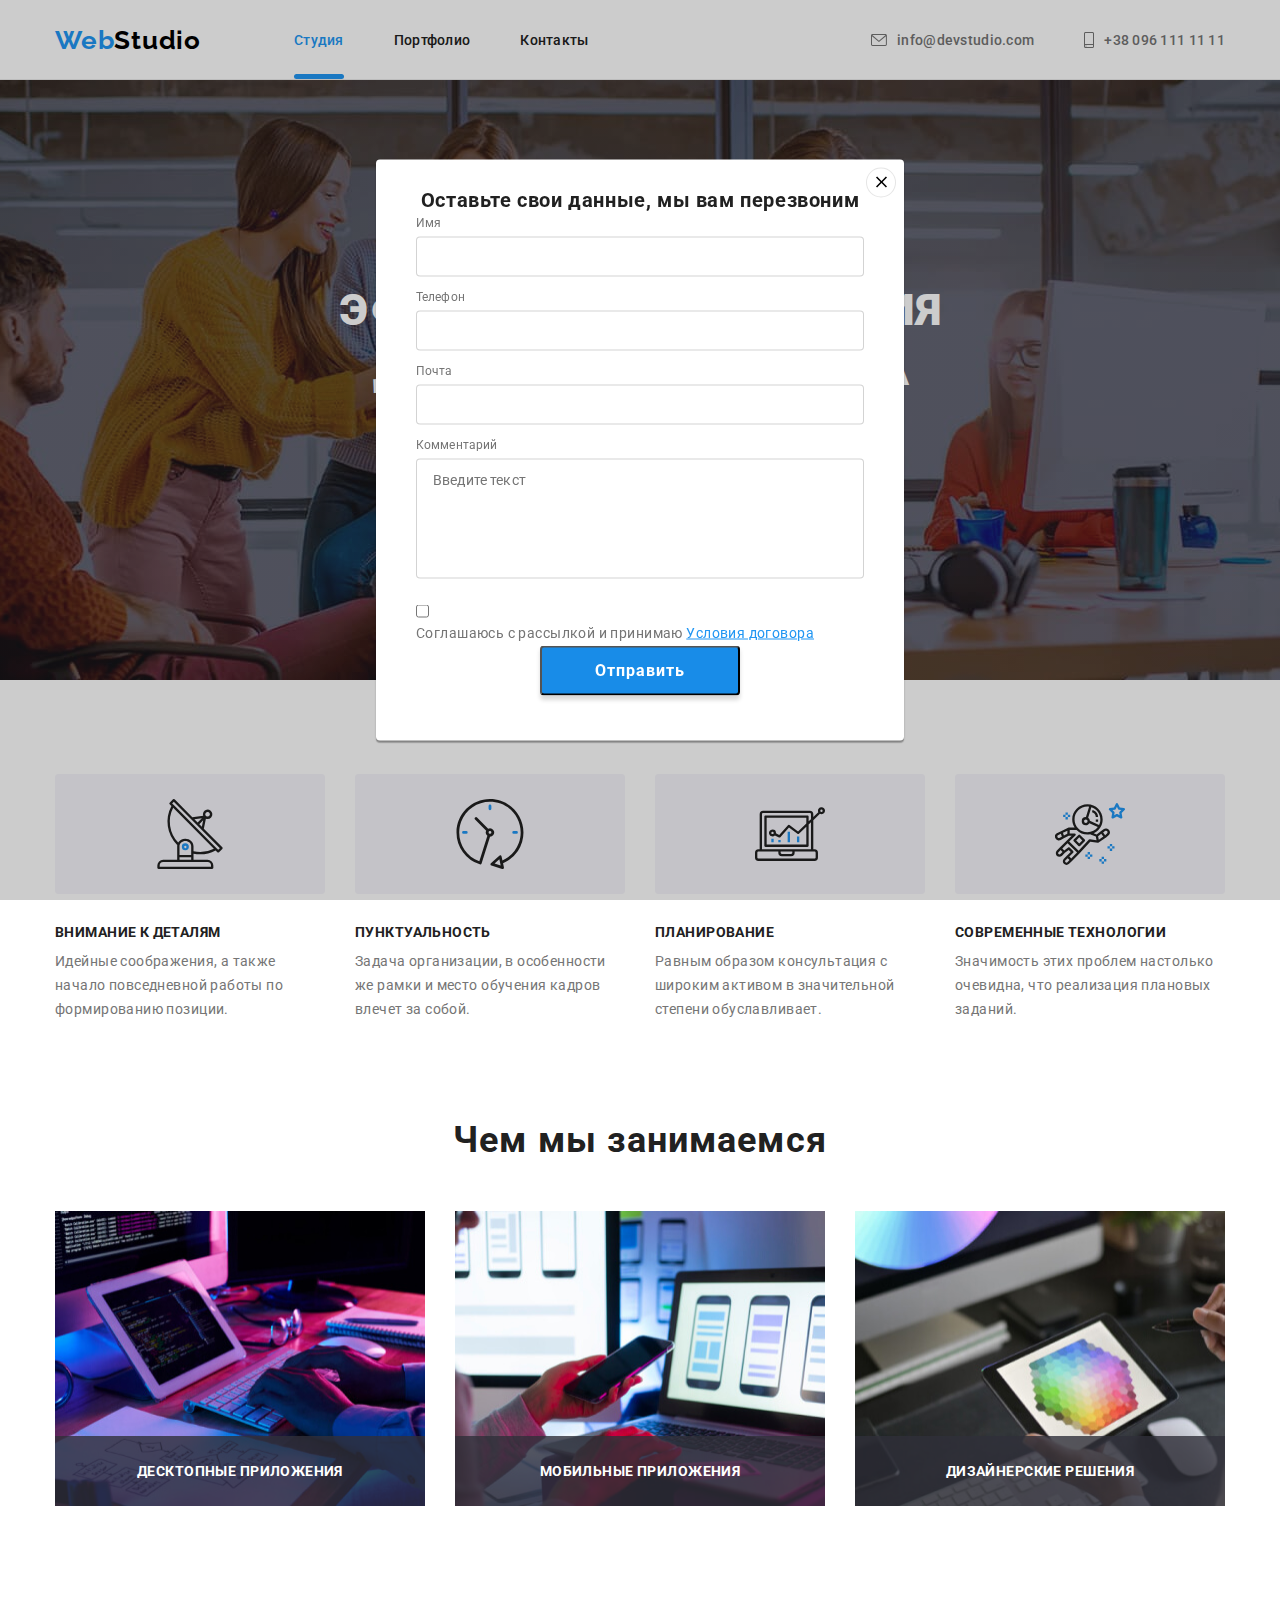
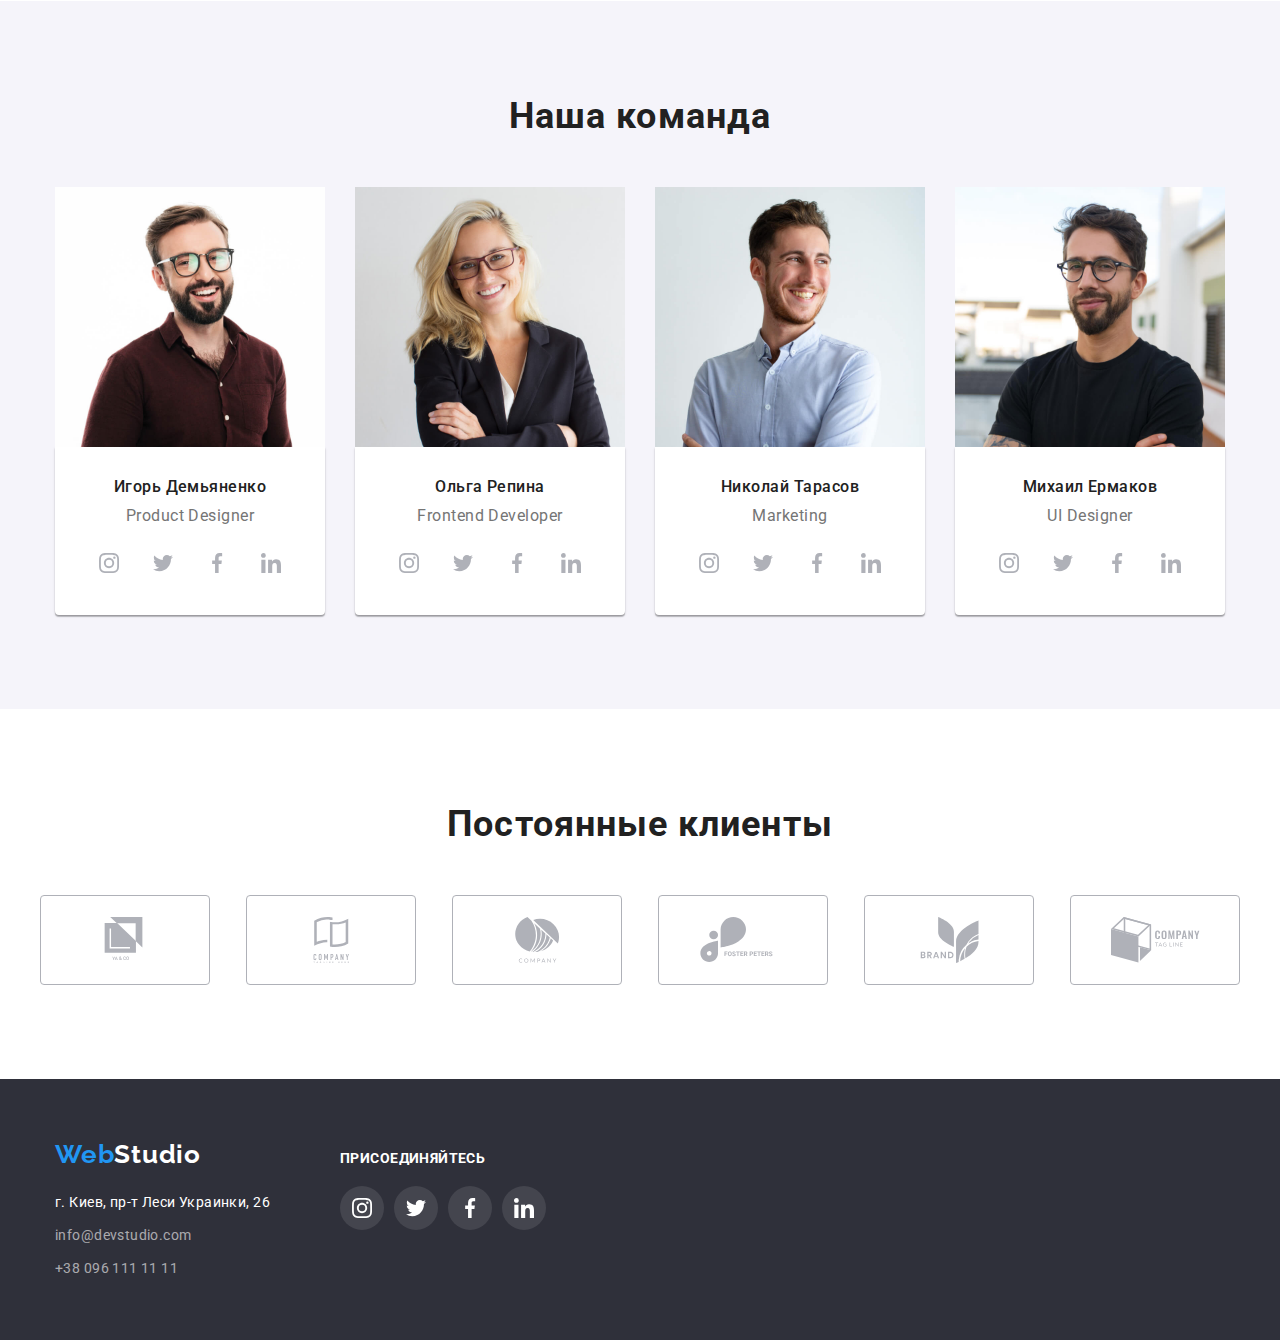
==== index.html @ 36c43b63 "homework" ====
<!DOCTYPE html>
<html lang="ru">
    <head>
        <meta charset="UTF-8">
        <meta name="viewport" content="width=device-width, initial-scale=1.0">
        <title>Главная</title>
        <link rel="stylesheet" href="https://cdnjs.cloudflare.com/ajax/libs/modern-normalize/1.0.0/modern-normalize.css">
        <link rel="stylesheet" href="https://fonts.googleapis.com/css2?family=Raleway:wght@700&family=Roboto:wght@400;500;700;900&display=swap">
        <link rel="stylesheet" href="css/styles.css">
        <link rel="stylesheet" href="https://cdnjs.cloudflare.com/ajax/libs/animate.css/4.1.1/animate.min.css"/>
    </head>
    <body class="body">
        <!-- Шапка сайта -->
        <header class="header">
            <div class="container">
                <nav class="navigation">
                    <a class="logo link" href="./index.html" aria-label="логотип WebStudio">Web<span class="logo-text-header">Studio</span></a>
                    <ul class="navigation-list list">
                        <li class="navigation-list-item">
                            <a class="navigation-list-link-color link underline" href="">Студия</a>
                        </li> 
                        <li class="navigation-list-item">
                            <a class="navigation-list-link link" href="./portfolio.html">Портфолио</a>
                        </li>
                        <li class="navigation-list-item">
                            <a class="navigation-list-link link" href="">Контакты</a>
                        </li>
                    </ul>
                </nav>
                <!-- Контакты -->
                <address class="address">
                    <ul class="link list">
                        <li class="link-item">
                            <a class="header-contacts-link link" href="mailto:info@devstudio.com">
                                <svg class="icon-envelope">
                                    <use href="./images/sprite.svg#icon-envelope"></use>
                                </svg>
                                info@devstudio.com
                            </a>
                        </li>
                        <li class="link-item">
                            <a class="header-contacts-link link" href="tel:+380961111111">
                                <svg class="icon-smartphone">
                                    <use href="./images/sprite.svg#icon-smartphone"></use>
                                </svg>
                                +38 096 111 11 11
                            </a>
                        </li>
                    </ul>
                </address>
            </div>   
        </header>

        <main>
            <!-- HERO -->
            <section class="hero">
                <div class="container">
                    <h1 class="hero-subtitle">Эффективные решения для вашего бизнеса</h1>
                    <button class="model-btn" type="button" data-modal-open>Заказать услугу</button>
                </div>
            </section>
            <!-- Особенности -->
            <section class="features-section">
                <div class="container">
                    <h2 hidden>Особенности</h2>
                    <ul class="list">
                        <li class="list-item icon-antenna">
                            <h3 class="features-subtitle">Внимание к деталям</h3>
                            <p class="features-text">Идейные соображения, а также начало повседневной работы по формированию позиции.</p>
                        </li>
                        <li class="list-item icon-clock">
                            <h3 class="features-subtitle">Пунктуальность</h3>
                            <p class="features-text">Задача организации, в особенности же рамки и место обучения кадров влечет за собой.</p>
                        </li>
                        <li class="list-item icon-diagram">
                            <h3 class="features-subtitle">Планирование</h3>
                            <p class="features-text">Равным образом консультация с широким активом в значительной степени обуславливает.</p>
                        </li>
                        <li class="list-item icon-austronaut">
                            <h3 class="features-subtitle">Современные технологии</h3>
                            <p class="features-text">Значимость этих проблем настолько очевидна, что реализация плановых заданий.</p>
                        </li>
                    </ul>
                </div>
            </section>
            <!-- Галерея работ -->           
            <section class="gallery-section">
                <div class="container">
                    <h2 class="title">Чем мы занимаемся</h2>
                    <ul class="gallery-list list">
                        <li class="gallery-list-item">
                            <div class="gallery-list-img-wrapper">
                                <img class="gallery-img" src="./images/gallery/box1.jpg" alt="Человек набирает текст на клавиатуре" width="370" height="295">
                                <p class="overlay-gallery">Десктопные приложения</p>
                            </div>
                        </li>
                        <li class="gallery-list-item">
                            <div class="gallery-list-img-wrapper">
                                <img class="gallery-img" src="./images/gallery/box2.jpg" alt="Человек держит мобильный телефон перед монитором ноутбука" width="370" height="295">
                                <p class="overlay-gallery">Мобильные приложения</p>
                            </div>
                        </li>
                        <li class="gallery-list-item">
                            <div class="gallery-list-img-wrapper">
                                <img class="gallery-img" src="./images/gallery/box3.jpg" alt="Человек держит планшет перед монитором компьютера" width="370" height="295">
                                <p class="overlay-gallery">Дизайнерские решения</p>
                            </div>
                        </li>
                    </ul>
                </div>
            </section>           
            <!-- Наша команда -->
            <section class="team-section">
                <div class="container">
                    <h2 class="title">Наша команда</h2>
                    <ul class="team-list list">
                        <li class="team-item">
                            <img class="team-list-img" src="./images/team/demyanenko.jpg" alt="Фото Игорь Демьяненко" width="270" height="260">
                            <div class="item-container">
                                <h3 class="team-list-name">Игорь Демьяненко</h3>
                                <p class="team-text" lang="en">Product Designer</p>
                                <ul class="social-list list">
                                    <li class="social-list-item">
                                        <a class="social-list-link-light" href="">
                                            <svg class="social-list-svg-light">
                                                <use href="./images/sprite.svg#icon-instagram"></use>
                                            </svg>
                                        </a>
                                    </li>
                                    <li class="social-list-item">
                                        <a class="social-list-link-light" href="">
                                            <svg class="social-list-svg-light">
                                                <use href="./images/sprite.svg#icon-twitter"></use>
                                            </svg>
                                        </a>
                                    </li>
                                    <li class="social-list-item">
                                        <a class="social-list-link-light" href="">
                                            <svg class="social-list-svg-light">
                                                <use href="./images/sprite.svg#icon-facebook"></use>
                                            </svg>
                                        </a>
                                    </li>
                                    <li class="social-list-item">
                                        <a class="social-list-link-light" href="">
                                            <svg class="social-list-svg-light">
                                                <use href="./images/sprite.svg#icon-linkedin"></use>
                                            </svg>
                                        </a>
                                    </li>
                                </ul>
                            </div>
                        </li>
                        <li class="team-item">
                            <img class="team-list-img" src="./images/team/repina.jpg" alt="Фото Ольга Репина" width="270" height="260">
                            <div class="item-container"> 
                                <h3 class="team-list-name">Ольга Репина</h3>
                                <p class="team-text" lang="en">Frontend Developer</p>
                                <ul class="social-list list">
                                    <li class="social-list-item">
                                        <a class="social-list-link-light" href="">
                                            <svg class="social-list-svg-light">
                                                <use href="./images/sprite.svg#icon-instagram"></use>
                                            </svg>
                                        </a>
                                    </li>
                                    <li class="social-list-item">
                                        <a class="social-list-link-light" href="">
                                            <svg class="social-list-svg-light">
                                                <use href="./images/sprite.svg#icon-twitter"></use>
                                            </svg>
                                        </a>
                                    </li>
                                    <li class="social-list-item">
                                        <a class="social-list-link-light" href="">
                                            <svg class="social-list-svg-light">
                                                <use href="./images/sprite.svg#icon-facebook"></use>
                                            </svg>
                                        </a>
                                    </li>
                                    <li class="social-list-item">
                                        <a class="social-list-link-light" href="">
                                            <svg class="social-list-svg-light">
                                                <use href="./images/sprite.svg#icon-linkedin"></use>
                                            </svg>
                                        </a>
                                    </li>
                                </ul>
                            </div>
                        </li>
                        <li class="team-item">
                            <img class="team-list-img" src="./images/team/tarasov.jpg" alt="Фото Николай Тарасов" width="270" height="260">
                            <div class="item-container">
                                <h3 class="team-list-name">Николай Тарасов</h3>
                                <p class="team-text" lang="en">Marketing</p>
                                <ul class="social-list list">
                                    <li class="social-list-item">
                                        <a class="social-list-link-light" href="">
                                            <svg class="social-list-svg-light">
                                                <use href="./images/sprite.svg#icon-instagram"></use>
                                            </svg>
                                        </a>
                                    </li>
                                    <li class="social-list-item">
                                        <a class="social-list-link-light" href="">
                                            <svg class="social-list-svg-light">
                                                <use href="./images/sprite.svg#icon-twitter"></use>
                                            </svg>
                                        </a>
                                    </li>
                                    <li class="social-list-item">
                                        <a class="social-list-link-light" href="">
                                            <svg class="social-list-svg-light">
                                                <use href="./images/sprite.svg#icon-facebook"></use>
                                            </svg>
                                        </a>
                                    </li>
                                    <li class="social-list-item">
                                        <a class="social-list-link-light" href="">
                                            <svg class="social-list-svg-light">
                                                <use href="./images/sprite.svg#icon-linkedin"></use>
                                            </svg>
                                        </a>
                                    </li>
                                </ul>
                            </div>
                        </li>
                        <li class="team-item">
                           <img class="team-list-img" src="./images/team/ermakov.jpg" alt="Фото Михаил Ермаков" width="270" height="260">
                           <div class="item-container">
                                <h3 class="team-list-name">Михаил Ермаков</h3>
                                <p class="team-text" lang="en">UI Designer</p>
                                <ul class="social-list list">
                                    <li class="social-list-item">
                                        <a class="social-list-link-light" href="">
                                            <svg class="social-list-svg-light">
                                                <use href="./images/sprite.svg#icon-instagram"></use>
                                            </svg>
                                        </a>
                                    </li>
                                    <li class="social-list-item">
                                        <a class="social-list-link-light" href="">
                                            <svg class="social-list-svg-light">
                                                <use href="./images/sprite.svg#icon-twitter"></use>
                                            </svg>
                                        </a>
                                    </li>
                                    <li class="social-list-item">
                                        <a class="social-list-link-light" href="">
                                            <svg class="social-list-svg-light">
                                                <use href="./images/sprite.svg#icon-facebook"></use>
                                            </svg>
                                        </a>
                                    </li>
                                    <li class="social-list-item">
                                        <a class="social-list-link-light" href="">
                                            <svg class="social-list-svg-light">
                                                <use href="./images/sprite.svg#icon-linkedin"></use>
                                            </svg>
                                        </a>
                                    </li>
                                </ul>
                            </div>
                        </li>   
                    </ul>
                </div>
            </section>
            <!-- Клиенты -->
            <section class="customers">
                <div class="container">
                    <h2 class="title">Постоянные клиенты</h2>
                    <ul class="customers-list list">
                        <li class="customers-item">
                            <a class="customers-item-link" href="">
                                <svg class="logo-list-svg">
                                    <use href="./images/sprite.svg#icon-logo1"></use>
                                </svg>
                            </a>
                        </li>
                        <li class="customers-item">
                            <a class="customers-item-link" href="">
                                <svg class="logo-list-svg">
                                    <use href="./images/sprite.svg#icon-logo2"></use>
                                </svg>
                            </a>
                        </li>
                        <li class="customers-item">
                            <a class="customers-item-link" href="">
                                <svg class="logo-list-svg">
                                    <use href="./images/sprite.svg#icon-logo3"></use>
                                </svg>
                            </a>
                        </li>
                        <li class="customers-item">
                            <a class="customers-item-link" href="">
                                <svg class="logo-list-svg">
                                    <use href="./images/sprite.svg#icon-logo4"></use>
                                </svg>
                            </a>
                        </li>
                        <li class="customers-item">
                            <a class="customers-item-link" href="">
                                <svg class="logo-list-svg">
                                    <use href="./images/sprite.svg#icon-logo5"></use>
                                </svg>
                            </a>
                        </li>
                        <li class="customers-item">
                            <a class="customers-item-link" href="">
                                <svg class="logo-list-svg">
                                    <use href="./images/sprite.svg#icon-logo6"></use>
                                </svg>
                            </a>
                        </li>
                    </ul>
                </div>
            </section>           
        </main>
        <!-- Подвал -->        
        <footer class="footer">
            <div class="container">
                <div class="footer-left-part">
                    <a class="logo link" href="./index.html" aria-label="логотип WebStudio">Web<span class="logo-white">Studio</span></a>
                    <address class="footer-address">
                        <ul class="footer-contacts footer-list address">
                            <li class="footer-item-address link">
                                <a class="footer-item-address-link link" href="https://goo.gl/maps/nuCdKgG8ZwwF333L9" target="_blank">г. Киев, пр-т Леси Украинки, 26</a>
                            </li>
                            <li class="footer-item">
                                <a class="footer-item-link link" href="mailto:info@devstudio.com">info@devstudio.com</a>
                            </li>
                            <li class="footer-item">
                                <a class="footer-item-link link" href="tel:+380961111111">+38 096 111 11 11</a>
                            </li>
                        </ul>
                    </address>
                </div>
                <div class="footer-right-part">
                    <h3 class="subtitle">присоединяйтесь</h3>
                    <ul class="footer-social-list list">
                        <li class="footer-social-list-item">
                            <a class="social-list-link-dark" href="">
                                <svg class="social-list-svg-dark">
                                    <use href="./images/sprite.svg#icon-instagram"></use>
                                </svg>
                            </a>
                        </li>
                        <li class="social-list-item">
                            <a class="social-list-link-dark" href="">
                                <svg class="social-list-svg-dark">
                                    <use href="./images/sprite.svg#icon-twitter"></use>
                                </svg>
                            </a>
                        </li>
                        <li class="social-list-item">
                            <a class="social-list-link-dark" href="">
                                <svg class="social-list-svg-dark">
                                    <use href="./images/sprite.svg#icon-facebook"></use>
                                </svg>
                            </a>
                        </li>
                        <li class="social-list-item">
                            <a class="social-list-link-dark" href="">
                                <svg class="social-list-svg-dark">
                                    <use href="./images/sprite.svg#icon-linkedin"></use>
                                </svg>
                            </a>
                        </li>
                    </ul>
                </div>
            </div>
        </footer>
        <div class="backdrop" data-modal>
            <div class="modal animate__bounceIn">
                <button type="button" class="close-btn" data-modal-close>
                    <svg class="button-close-svg">
                        <use href="./images/sprite.svg#icon-close"></use>
                    </svg>
                </button>
                <form action="#" method="GET" class="contact-form">
                    <h4 class="modal-subtitle">Оставьте свои данные, мы вам перезвоним</h4>
                    <p class="modal-paragraph">Имя</p>
                    <input type="text" class="contact-form_input" name="user-name" required minlength="2">
                    <p class="modal-paragraph">Телефон</p>
                    <input type="tel" class="contact-form_input" name="user-phone" required>
                    <p class="modal-paragraph">Почта</p>
                    <input type="email" class="contact-form_input" name="user-email" required>
                    <p class="modal-paragraph">Комментарий</p>
                    <textarea class="contact-form_message" name="user-message" placeholder="Введите текст"></textarea>
                    <input type="checkbox" class="contact-form_radio" name="user-consent">
                    <p class="checkbox-text">Соглашаюсь с рассылкой и принимаю <span class="checkbox-styles">Условия договора</span></p>  
                    <div class="btn-wrapper">
                        <button type="submit" class="contact-form_submit">Отправить</button>
                    </div>
                </form>
            </div>
        </div>
        <script src="./js/modal.js"></script>
    </body>
</html>
---- css/styles.css ----
:root {
    --main-font: "Roboto", sans-serif;
    --secondary-font: "Raleway", sans-serif;
    --main-text-color: #757575;
    --the-text-color-of-subtitle: #212121;
    --accent-color: #2196F3;
    --footer-color-item:  rgba(255, 255, 255, 0.6);
    --footer-color-item-address: #fff;
    --background-footer: #2F303A;
    --background-section: #F5F4FA;
    --logo-text-footer: #fff;
    --logo-text-header: #000;
    --color-svg: #afb1b8;
}

*,
*::before,
*::after {
    margin: 0;
    padding: 0;
}

/* =============== COMPONENTS =============== */
body {
    font-family: var(--main-font);
    font-style: normal;
}

.list {
   list-style: none;
}

.link {
    text-decoration: none;
}

.address {
    font-style: normal;
}

img {
    display: block;
}

.title {
    height: 42px;
    margin-bottom: 50px;
    font-weight: 700;
    font-size: 36px;
    line-height: 1.167;
    text-align: center;
    letter-spacing: 0.03em;
    color: var(--the-text-color-of-subtitle); 
}

.container {
    width: 1200px;
    padding: 0 15px;
    margin: 0 auto;
    align-items: center;
}

.backdrop {
    position: fixed;
    top: 0;
    left: 0;
    width: 100%;
    height: 100%;
    background: rgba(0, 0, 0, 0.2);
    transition: all 250ms linear;
}

.backdrop.is-hidden {
    opacity: 0;
    pointer-events: none;
    visibility: hidden;
    transition: all 250ms linear 250ms;
}

.backdrop.is-hidden .modal {
    transform: translate(-50%, -50%) scale(0);
    transition: all 250ms linear 0ms;
}

.modal {
    position: absolute;
    top: 50%;
    left: 50%;
    transform: translate(-50%, -50%) scale(1);
    width: 528px;
    height: 581px; 
    background-color: #fff;
    box-shadow: 0px 1px 3px rgba(0, 0, 0, 0.12), 0px 1px 1px rgba(0, 0, 0, 0.14), 0px 2px 1px rgba(0, 0, 0, 0.2);
    border-radius: 4px;
    transition: all 250ms linear 250ms;
}

.close-btn {
    position: absolute;
    top: 8px;
    right: 8px;
    width: 30px;
    height: 30px;
    background-color: #fff;
    border: 1px solid rgba(0, 0, 0, 0.1);
    border-radius: 50%;
    cursor: pointer;
}

.button-close-svg {
    position: absolute;
    top: 50%;
    left: 50%;
    transform: translate(-50%, -50%);
    width: 18px;
    height: 18px;
}

.contact-form {
    width: 528px;
    min-height: 581px;
    padding: 40px; 
}

.modal-subtitle {
    margin-bottom: 12px;
    font-weight: 700;
    font-size: 20px;
    line-height: 1.15px;
    text-align: center;
    letter-spacing: 0.03em;
    color: var(--the-text-color-of-subtitle);
}

.modal-paragraph {
    margin-bottom: 4px;
    font-weight: 400;
    font-size: 12px;
    line-height: 1.667;
    letter-spacing: 0.01em;
    color: var(--main-text-color);
}

.contact-form_input {
   display: block;
   width: 100%;
   height: 40px;
   padding-left: 12px;
   border: 1px solid rgba(33, 33, 33, 0.2);
   box-sizing: border-box;
   border-radius: 4px;
   cursor: pointer;
}

.contact-form_input:not(:last-child) {
    margin-bottom: 10px;
}

.contact-form_message {
    width: 100%;
    height: 120px;
    padding: 12px 16px;
    margin-bottom: 20px;
    resize: none;
    font-weight: 400;
    font-size: 14px;
    line-height: 1.143;
    letter-spacing: 0.01em;
    color: rgba(117, 117, 117, 0.5);
    border: 1px solid rgba(33, 33, 33, 0.2);
    box-sizing: border-box;
    border-radius: 4px;
}

.contact-form_radio {
    background: #2196F3;
    border-radius: 2px;
}  

.checkbox-text {
    font-weight: 400;
    font-size: 14px;
    line-height: 1.714;
    letter-spacing: 0.03em;
    color: var(--main-text-color);
}

.checkbox-styles {
    text-decoration-line: underline;
    color: var(--accent-color);
}

.btn-wrapper {
    display: flex;
    justify-content: center;
}

.contact-form_submit {
    text-align: center;
    width: 200px;
    height: 50px;
    font-weight: 700;
    font-size: 16px;
    line-height: 1.875;
    letter-spacing: 0.06em;
    background: #188CE8;
    color: #fff;
    box-shadow: 0px 4px 4px rgba(0, 0, 0, 0.15);
    border-radius: 4px;
    cursor: pointer;
}
/* =============== END COMPONENTS =============== */

/* =============== HEADER =============== */
.header {
    height: 80px;
    padding: 25px 0;
    border-bottom: 1px solid #ececec;
}
.header .container {
    display: flex;
}

.navigation {
    display: flex;
    align-items: center;
}

.header .navigation-list {
    display: flex;
}

.header .link {
    display: flex; 
}

.address {
    margin-left: auto;
}

.link-item:not(:last-child) {
    margin-right: 50px;
} 

.header .logo {
    margin-right: 93px;
}

.logo {
    font-family: var(--secondary-font);
    font-weight: 700;
    font-size: 26px;
    line-height: 1.192;
    letter-spacing: 0.03em;
    color: var(--accent-color);
}

.navigation-list-item:not(:last-child) {
    margin-right: 50px;
}
 
.logo-text-header {
    color: var(--logo-text-header);
}

.navigation-list-link {
    font-weight: 500;
    font-size: 14px;
    line-height: 1.143;
    letter-spacing: 0.02em;
    color: var(--the-text-color-of-subtitle);
    transition: all 250ms cubic-bezier(0.4, 0, 0.2, 1)
}

.header-contacts-link {
    display: flex;
    align-items: center;
    font-weight: 500;
    font-size: 14px;
    line-height: 1.143;
    letter-spacing: 0.02em;
    color: var(--main-text-color);
    transition: all 250ms cubic-bezier(0.4, 0, 0.2, 1);
}

.header-contacts-link:hover .icon-envelope,
.header-contacts-link:focus .icon-envelope {
    fill: var(--accent-color);
}

.icon-envelope {
    width: 16px;
    height: 12px;
    margin-right: 10px;
    fill: #757575;
    transition: all 250ms cubic-bezier(0.4, 0, 0.2, 1)
}

.header-contacts-link:hover .icon-smartphone,
.header-contacts-link:focus .icon-smartphone {
    fill: var(--accent-color);
}

.icon-smartphone {
    width: 10px;
    height: 16px;
    margin-right: 10px;
    fill: #757575;
    transition: all 250ms cubic-bezier(0.4, 0, 0.2, 1)
}

.navigation-list-link:hover,
.navigation-list-link:focus,
.header-contacts-link:hover,
.header-contacts-link:focus {
    color: var(--accent-color);
}

.navigation-list-link-color {
    position: relative;
    display: block;
    font-weight: 500;
    font-size: 14px;
    line-height: 1.143;
    letter-spacing: 0.02em;
    color: var(--accent-color);
}

.underline::after {
    position: absolute;
    left: 0;
    content: "";
    display: block;
    height: 5px;
    width: 100%;
    bottom: -31px;
    border-radius: 4px;
    background-color: var(--accent-color);
}

/* =============== END HEADER =============== */

/* =============== HERO =============== */
.hero .container {
    height: 600px;
    padding-top: 200px;
    padding-bottom: 200px;
}
.hero {
    max-width: 1600px;
    height: 600px;
    margin-left: auto;
    margin-right: auto;
    background-image: linear-gradient(
        rgba(47, 48, 58, 0.4), 
        rgba(47, 48, 58, 0.4)
    ),
        url("../images/hero/bg.jpg");
    background-repeat: no-repeat;
    background-position: center;
    background-size: cover;
    text-align: center;
}

.hero-subtitle {
    margin-left: 237px;
    width: 700px; 
    font-weight: 900;
    font-size: 44px;
    line-height: 1.364;
    letter-spacing: 0.06em;
    text-transform: uppercase;
    color: #fff;
}

.model-btn { 
    display: flex;
    align-items: center;
    padding: 10px 30px;
    min-width: 200px;
    height: 50px;
    margin-top: 30px;
    margin-left: 485px;
    border: 1px solid transparent;
    font-family: var(--main-font);
    font-weight: 700;
    font-size: 16px;
    line-height: 1.875;
    letter-spacing: 0.06em;
    color: #fff;
    background: var(--accent-color);
    /* transform: scale(1.25); */
}
/* =============== END HERO =============== */

/* =============== FEATURES =============== */
.features-section {
    padding: 94px 0;
}

.features-section .list {
    display: flex;
    justify-content: space-between; 
}

.list-item {
    align-self: center;
    width: 270px;
    height: 251px;
}

.list-item::before {
    display: block;
    content: "";
    height: 120px;
    background-size: 70px 70px;
    background-repeat: no-repeat;
    background-position: center;
    background-color: #f5f4fA;
    margin-bottom: 30px;
    border-radius: 4px;
}

.icon-antenna::before {
    background-image: url("../images/antenna.svg");
}

.icon-clock::before {
    background-image: url("../images/clock.svg");
}

.icon-diagram::before {
    background-image: url("../images/diagram.svg");
}

.icon-austronaut::before {
    background-image: url("../images/austronaut.svg");
}

.features-subtitle {
    margin-bottom: 10px;
    width: 270px;
    font-weight: 700;
    font-size: 14px;
    line-height: 1.143;
    letter-spacing: 0.03em;
    text-transform: uppercase;
    color: var(--the-text-color-of-subtitle);
}

.features-text {
    width: 270px;
    height: 75px;
    font-weight: 400;
    font-size: 14px;
    line-height: 1.714;
    letter-spacing: 0.03em;
    color: var(--main-text-color);
}
/* =============== END FEATURES =============== */

/* =============== GALLERY =============== */
.gallery-section .list {
    display: flex;
    justify-content: space-between;
}
.gallery-section {
    padding-bottom: 95px;
}

.gallery-list-img-wrapper {
    position: relative;
}

.overlay-gallery {
    position: absolute;
    bottom: 0; 
    width: 100%;
    height: 70px;
    padding: 27px 82px;
    font-weight: 700;
    font-size: 14px;
    line-height: 1.143;
    text-align: center;
    letter-spacing: 0.03em;
    text-transform: uppercase;
    color: #fff;
    background: rgba(47, 48, 58, 0.8);
} 
/* =============== END GALLERY =============== */

/* =============== TEAM =============== */
.social-list-link-light {
    display: flex;
    align-items: center;
    justify-content: center;
    width: 44px;
    height: 44px;
    border-radius: 50%;
    background-color: #fff;
    transition: all 250ms cubic-bezier(0.4, 0, 0.2, 1)
}

.social-list-link-light:hover,
.social-list-link-light:focus {
    background-color: var(--accent-color);
}

.social-list-link-light:hover .social-list-svg-light,
.social-list-link-light:focus .social-list-svg-light {
    fill: #fff;
}

.social-list-svg-light {
    width: 20px;
    height: 20px;
    fill: var(--color-svg);
    transition: all 250ms cubic-bezier(0.4, 0, 0.2, 1)
}

.team-section {
    background: var(--background-section);
    padding-top: 94px;
    padding-bottom: 94px;
}

.team-section .list {
    display: flex;
    justify-content: space-between;
}

.item-container {
    padding: 30px 32px;
    width: 270px;
    height: 168px;
    background: #fff;
    box-shadow: 0px 1px 3px rgba(0, 0, 0, 0.12), 0px 1px 1px rgba(0, 0, 0, 0.14), 0px 2px 1px rgba(0, 0, 0, 0.2);
    border-radius: 0px 0px 4px 4px; 
}

.team-list-name {
    font-weight: 500;
    font-size: 16px;
    line-height: 1.188;
    text-align: center;
    letter-spacing: 0.03em;
    color: var(--the-text-color-of-subtitle);
    margin-bottom: 10px;
}

.team-text {
    font-weight: 400;
    font-size: 16px;
    line-height: 1.188;
    text-align: center;
    letter-spacing: 0.03em;
    color: var(--main-text-color);
    margin-bottom: 16px;
}
/* =============== END TEAM =============== */

/* =============== CUSTOMERS =============== */
.customers .container {
    padding: 94px 0;
}

.customers-list {
    display: flex;
    justify-content: space-between;
}

.customers-item-link {
    display: flex;
    align-items: center;
    justify-content: center;
    width: 170px;
    height: 90px;
    border: 1px solid #afb1b8;
    border-radius: 4px;
    transition: all 250ms cubic-bezier(0.4, 0, 0.2, 1)
}

.customers-item-link:hover,
.customers-item-link:focus {
    border: 1px solid  #2196F3 ;
}

.customers-item-link:hover .logo-list-svg,
.customers-item-link:focus .logo-list-svg {
    fill: var(--accent-color);
}

.logo-list-svg {
    width: 89px;
    height: 46px;
    fill: var(--color-svg);
    transition: all 250ms cubic-bezier(0.4, 0, 0.2, 1)
}

/* =============== END CUSTOMERS =============== */

/* =============== FOOTER =============== */
.footer {
    padding-top: 60px;
    padding-bottom: 60px;
    background: var(--background-footer);
}

.footer .container {
    display: flex;
    align-items: baseline;
}

.footer-list {
    list-style: none;
}

.logo-white {
    color: var(--logo-text-footer);
}

.footer-address {
    margin-top: 20px;
}

.footer-contacts {
    font-weight: 400;
    font-size: 14px;
    line-height: 24px;
    letter-spacing: 0.03em;
}

.footer-item {
    margin-top: 9px;
}

.footer-item-link {
    color: var(--footer-color-item);
}

.footer-item-address-link {
    color: var(--footer-color-item-address);
}

.footer-right-part {
    margin-left: 70px;
}

.subtitle {
    font-weight: bold;
    font-size: 14px;
    line-height: 1.143;
    letter-spacing: 0.03em;
    text-transform: uppercase;
    color: #FFFFFF;
    margin-bottom: 20px;
}

.footer-social-list {
    display: flex;
    justify-content: space-between;
    width: 206px;
    height: 44px;
}

.social-list-link-dark {
    display: flex;
    align-items: center;
    justify-content: center;
    width: 44px;
    height: 44px;
    border-radius: 50%;
    background-color: rgba(255, 255, 255, 0.1);
    transition: all 250ms cubic-bezier(0.4, 0, 0.2, 1);
}

.social-list-link-dark:hover,
.social-list-link-dark:focus {
    background-color: var(--accent-color);
}

.social-list-svg-dark {
    width: 20px;
    height: 20px;
    fill: #fff;
}

/* =============== END FOOTER =============== */

/* =============== PORTFOLIO =============== */
.portfolio-section {
    padding: 94px 0;
}
.portfolio-item:not(:last-child) {
    margin-right: 8px;
}

.portfolio-item {
    cursor: pointer;
}

.portfolio-model-btn {
    display: inline-block;
    text-align: center;
    padding: 6px 22px;
    border: 1px solid transparent;
    border-radius: 4px;
    background-color: var(--background-section);
    font-weight: 500;
    font-size: 16px;
    line-height: 1.625;
    letter-spacing: 0.03em;
    color: var(--the-text-color-of-subtitle);
    cursor: pointer;
    transition: all 250ms cubic-bezier(0.4, 0, 0.2, 1);
}

.portfolio-model-btn:hover,
.portfolio-model-btn:focus {
    color: #fff;
    background: var(--accent-color);
    box-shadow: 0px 3px 1px rgba(0, 0, 0, 0.1), 0px 1px 2px rgba(0, 0, 0, 0.08), 0px 2px 2px rgba(0, 0, 0, 0.12);
}

.portfolio-list {
    display: flex;
    margin-left: 280px;
    margin-bottom: 50px;
    font-weight: 500;
    font-size: 16px;
    line-height: 1.625;
    letter-spacing: 0.03em;
    color: var(--the-text-color-of-subtitle);
}

.gallery-portfolio-list {
    display: flex;
    flex-wrap: wrap;
}

.gallery-portfolio-item {
    width: 370px;
    margin-right: 30px;
    margin-bottom: 30px;
    box-sizing: border-box;
    background: #fff;
    border: 1px solid #eee;
    transition: all 250ms cubic-bezier(0.4, 0, 0.2, 1);
}

.gallery-portfolio-item:hover,
.gallery-portfolio-item:focus {
    box-shadow: 0px 1px 1px rgba(0, 0, 0, 0.12), 0px 4px 4px rgba(0, 0, 0, 0.06), 1px 4px 6px rgba(0, 0, 0, 0.16);
    transition: all 250ms cubic-bezier(0.4, 0, 0.2, 1) 
}

.gallery-portfolio-img-wrapper {
    position: relative;
    overflow: hidden;
}

.gallery-portfolio-item:hover .overlay,
.gallery-portfolio-item:focus .overlay {
    opacity: 1;
    visibility: visible;
    pointer-events: auto;
}

.overlay {
    position: absolute;
    top: 0;
    left: 0;
    width: 100%;
    height: 100%;
    padding: 63px 24px;
    font-weight: 400;
    font-size: 18px;
    line-height: 1.556;
    letter-spacing: 0.03em;
    color: #fff; 
    background: rgba(33, 150, 243, 0.9); 
    opacity: 0;
    visibility: hidden;
    pointer-events: none; 
    transform: translateY(100%);
    transition: all 250ms cubic-bezier(0.4, 0, 0.2, 1) 
}

.gallery-portfolio-item:hover .overlay,
.gallery-portfolio-item:focus .overlay {
    transform: translateY(0%);
    transition: all 250ms cubic-bezier(0.4, 0, 0.2, 1) ; 
}

.gallery-portfolio-item:nth-last-child(-n + 3) {
    margin-bottom: 0;
}

.gallery-portfolio-item:nth-child(3n) {
    margin-right: 0;
}

.portfolio-container {
    padding-left: 21px;
    padding-right: 21px;
    padding-top: 20px;
    padding-bottom: 20px;
    border: 1px solid #eee;
}

.gallery-portfolio-link {
    font-weight: 700;
    line-height: 2;
    letter-spacing: 0.06em;
    color: var(--the-text-color-of-subtitle);
    transition: all 250ms cubic-bezier(0.4, 0, 0.2, 1)
}

.gallery-portfolio-subtitle {
    margin-bottom: 4px;
}

.gallery-portfolio-text {
    font-weight: 400;
    font-size: 16px;
    line-height: 1.875;
    letter-spacing: 0.03em;
    color: var(--main-text-color);
}
/* =============== END PORTFOLIO =============== */
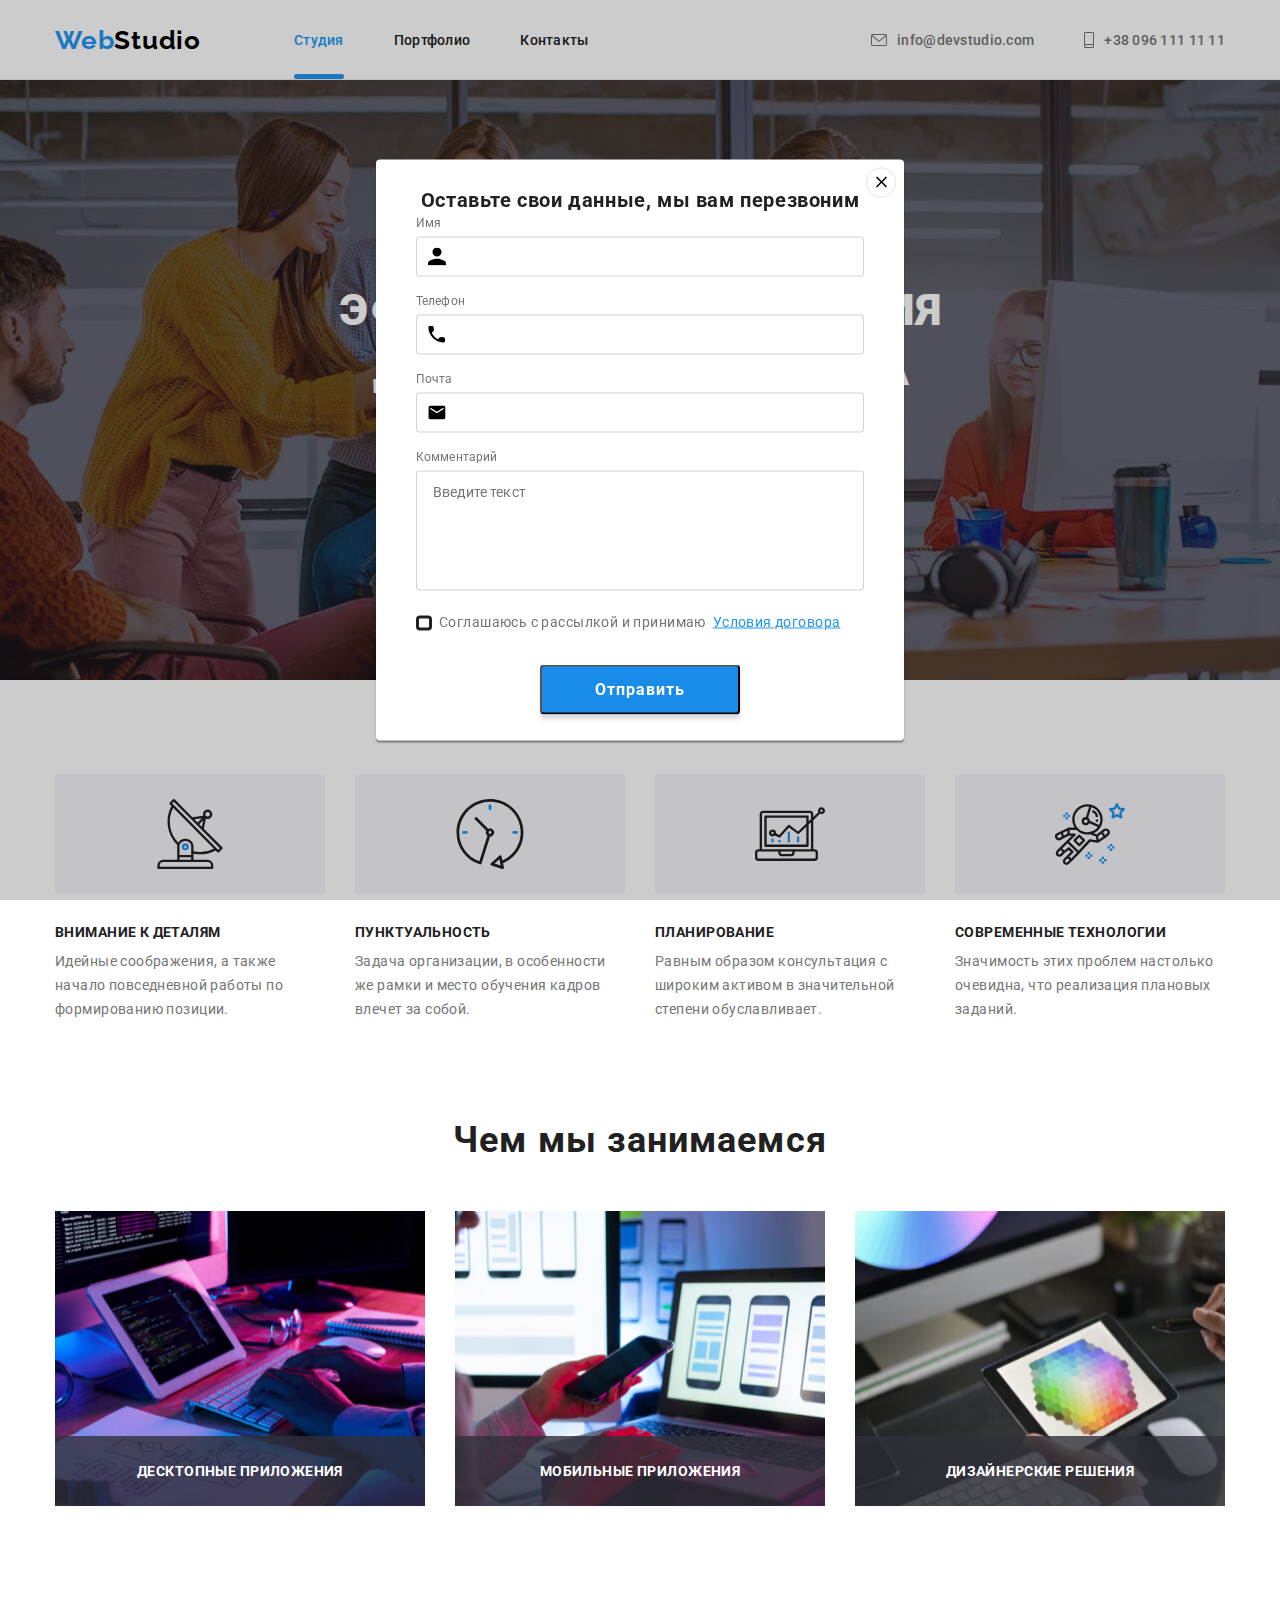
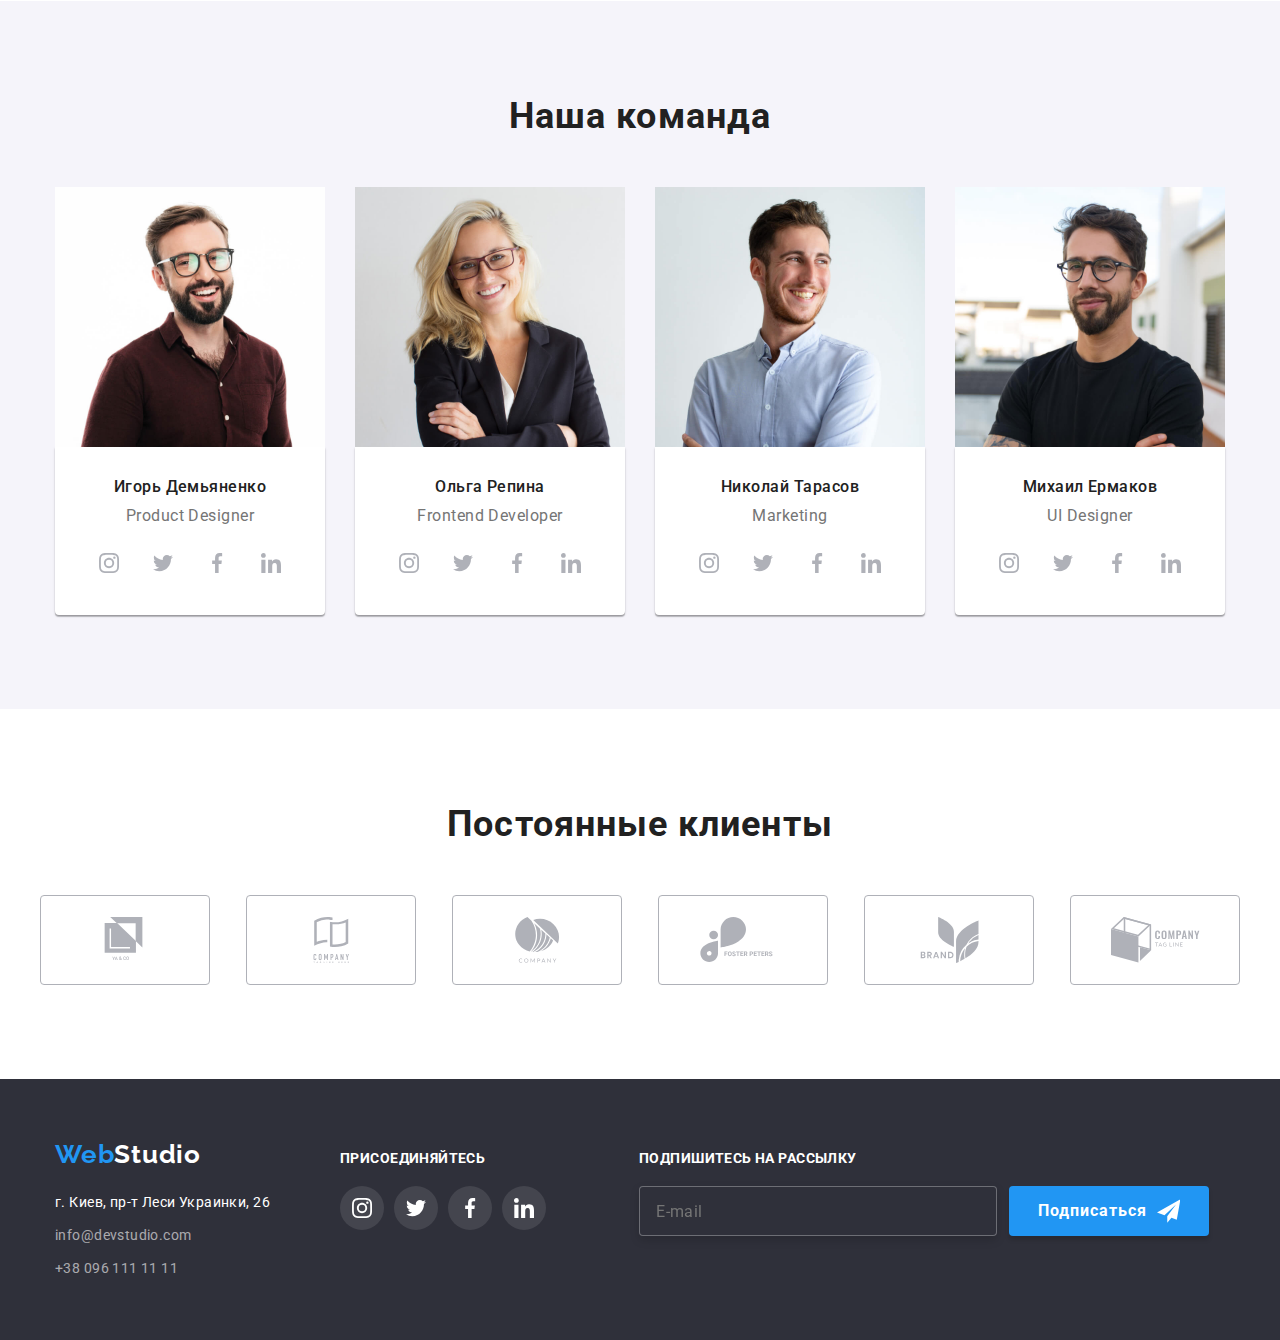
==== commit 2ded4760: "2.0" ====
--- a/index.html
+++ b/index.html
@@ -368,6 +368,19 @@
                         </li>
                     </ul>
                 </div>
+                <section class="subscription-form-section">
+                    <form action="#" method="GET" class="subscription-form">
+                        <h3 class="subtitle">Подпишитесь на рассылку</h3>
+                        <div class="subscription-input">
+                            <input type="email" class="subscription-form_input" name="user-email" id="user-email" placeholder="E-mail" required>
+                            <button type="submit" class="subscription-form-btn"> Подписаться
+                                <svg class="social-svg">
+                                    <use href="./images/sprite.svg#icon-telegram"></use>
+                                </svg>
+                            </button>
+                        </div>
+                    </form>
+                </section>
             </div>
         </footer>
         <div class="backdrop" data-modal>
@@ -378,19 +391,41 @@
                     </svg>
                 </button>
                 <form action="#" method="GET" class="contact-form">
-                    <h4 class="modal-subtitle">Оставьте свои данные, мы вам перезвоним</h4>
-                    <p class="modal-paragraph">Имя</p>
-                    <input type="text" class="contact-form_input" name="user-name" required minlength="2">
-                    <p class="modal-paragraph">Телефон</p>
-                    <input type="tel" class="contact-form_input" name="user-phone" required>
-                    <p class="modal-paragraph">Почта</p>
-                    <input type="email" class="contact-form_input" name="user-email" required>
-                    <p class="modal-paragraph">Комментарий</p>
-                    <textarea class="contact-form_message" name="user-message" placeholder="Введите текст"></textarea>
-                    <input type="checkbox" class="contact-form_radio" name="user-consent">
-                    <p class="checkbox-text">Соглашаюсь с рассылкой и принимаю <span class="checkbox-styles">Условия договора</span></p>  
-                    <div class="btn-wrapper">
-                        <button type="submit" class="contact-form_submit">Отправить</button>
+                    <h3 class="modal-subtitle">Оставьте свои данные, мы вам перезвоним</h4>
+                    <label class="modal-paragraph" for="user-name">
+                        Имя
+                        <span class="modal-paragraph-wrapper">
+                            <input type="text" class="contact-form_input" name="user-name" id="user-name" required>
+                            <svg width="12" height="12" class="modal-svg">
+                                <use href="./images/sprite.svg#icon-man"></use>
+                            </svg>
+                        </span>
+                    </label> 
+                    <label class="modal-paragraph" for="user-phone">
+                        Телефон
+                        <span class="modal-paragraph-wrapper">
+                            <input type="tel" class="contact-form_input" name="user-phone" id="user-phone" required>
+                            <svg width="13" height="13" class="modal-svg">
+                                <use href="./images/sprite.svg#icon-tel"></use>
+                            </svg>
+                        </span>
+                    </label> 
+                    <label class="modal-paragraph" for="user-email">
+                        Почта
+                        <span class="modal-paragraph-wrapper">
+                            <input type="email" class="contact-form_input" name="user-email" id="user-email" required>
+                            <svg svg width="15" height="12"class="modal-svg">
+                                <use href="./images/sprite.svg#icon-mail"></use>
+                            </svg>
+                        </span>
+                    </label> 
+                    <label class="modal-paragraph" for="user-message">Комментарий</label> 
+                    <textarea class="contact-form_message" name="user-message" id="user-message" placeholder="Введите текст"></textarea>
+                    <input type="checkbox" class="contact-form_radio visually-hidden" name="check-policy" value="accapt-policy" id="check-policy">
+                    <label class="checkbox-text" for="check-policy">
+                        Соглашаюсь с рассылкой и принимаю &nbsp;<a class="checkbox-link" href="#">Условия договора</a></label>
+                    <div class="btn-wrapper"> 
+                        <button type="submit" class="contact-form-btn">Отправить</button>
                     </div>
                 </form>
             </div>
--- a/css/styles.css
+++ b/css/styles.css
@@ -26,6 +26,17 @@
     font-style: normal;
 }
 
+.visually-hidden {
+    position: absolute !important;
+    clip: rect(1px 1px 1px 1px); /* IE6, IE7 */
+    clip: rect(1px, 1px, 1px, 1px);
+    padding: 0 !important;
+    border: 0 !important;
+    height: 1px !important;
+    width: 1px !important;
+    overflow: hidden;
+  }
+
 .list {
    list-style: none;
 }
@@ -58,156 +69,6 @@
     padding: 0 15px;
     margin: 0 auto;
     align-items: center;
-}
-
-.backdrop {
-    position: fixed;
-    top: 0;
-    left: 0;
-    width: 100%;
-    height: 100%;
-    background: rgba(0, 0, 0, 0.2);
-    transition: all 250ms linear;
-}
-
-.backdrop.is-hidden {
-    opacity: 0;
-    pointer-events: none;
-    visibility: hidden;
-    transition: all 250ms linear 250ms;
-}
-
-.backdrop.is-hidden .modal {
-    transform: translate(-50%, -50%) scale(0);
-    transition: all 250ms linear 0ms;
-}
-
-.modal {
-    position: absolute;
-    top: 50%;
-    left: 50%;
-    transform: translate(-50%, -50%) scale(1);
-    width: 528px;
-    height: 581px; 
-    background-color: #fff;
-    box-shadow: 0px 1px 3px rgba(0, 0, 0, 0.12), 0px 1px 1px rgba(0, 0, 0, 0.14), 0px 2px 1px rgba(0, 0, 0, 0.2);
-    border-radius: 4px;
-    transition: all 250ms linear 250ms;
-}
-
-.close-btn {
-    position: absolute;
-    top: 8px;
-    right: 8px;
-    width: 30px;
-    height: 30px;
-    background-color: #fff;
-    border: 1px solid rgba(0, 0, 0, 0.1);
-    border-radius: 50%;
-    cursor: pointer;
-}
-
-.button-close-svg {
-    position: absolute;
-    top: 50%;
-    left: 50%;
-    transform: translate(-50%, -50%);
-    width: 18px;
-    height: 18px;
-}
-
-.contact-form {
-    width: 528px;
-    min-height: 581px;
-    padding: 40px; 
-}
-
-.modal-subtitle {
-    margin-bottom: 12px;
-    font-weight: 700;
-    font-size: 20px;
-    line-height: 1.15px;
-    text-align: center;
-    letter-spacing: 0.03em;
-    color: var(--the-text-color-of-subtitle);
-}
-
-.modal-paragraph {
-    margin-bottom: 4px;
-    font-weight: 400;
-    font-size: 12px;
-    line-height: 1.667;
-    letter-spacing: 0.01em;
-    color: var(--main-text-color);
-}
-
-.contact-form_input {
-   display: block;
-   width: 100%;
-   height: 40px;
-   padding-left: 12px;
-   border: 1px solid rgba(33, 33, 33, 0.2);
-   box-sizing: border-box;
-   border-radius: 4px;
-   cursor: pointer;
-}
-
-.contact-form_input:not(:last-child) {
-    margin-bottom: 10px;
-}
-
-.contact-form_message {
-    width: 100%;
-    height: 120px;
-    padding: 12px 16px;
-    margin-bottom: 20px;
-    resize: none;
-    font-weight: 400;
-    font-size: 14px;
-    line-height: 1.143;
-    letter-spacing: 0.01em;
-    color: rgba(117, 117, 117, 0.5);
-    border: 1px solid rgba(33, 33, 33, 0.2);
-    box-sizing: border-box;
-    border-radius: 4px;
-}
-
-.contact-form_radio {
-    background: #2196F3;
-    border-radius: 2px;
-}  
-
-.checkbox-text {
-    font-weight: 400;
-    font-size: 14px;
-    line-height: 1.714;
-    letter-spacing: 0.03em;
-    color: var(--main-text-color);
-}
-
-.checkbox-styles {
-    text-decoration-line: underline;
-    color: var(--accent-color);
-}
-
-.btn-wrapper {
-    display: flex;
-    justify-content: center;
-}
-
-.contact-form_submit {
-    text-align: center;
-    width: 200px;
-    height: 50px;
-    font-weight: 700;
-    font-size: 16px;
-    line-height: 1.875;
-    letter-spacing: 0.06em;
-    background: #188CE8;
-    color: #fff;
-    box-shadow: 0px 4px 4px rgba(0, 0, 0, 0.15);
-    border-radius: 4px;
-    cursor: pointer;
 }
 /* =============== END COMPONENTS =============== */
 
@@ -393,6 +254,201 @@
 }
 /* =============== END HERO =============== */
 
+/* =============== MODAL FORM =============== */
+.backdrop {
+    position: fixed;
+    top: 0;
+    left: 0;
+    width: 100%;
+    height: 100%;
+    background: rgba(0, 0, 0, 0.2);
+    transition: all 250ms linear;
+}
+
+.backdrop.is-hidden {
+    opacity: 0;
+    pointer-events: none;
+    visibility: hidden;
+    transition: all 250ms linear 250ms;
+}
+
+.backdrop.is-hidden .modal {
+    transform: translate(-50%, -50%) scale(0);
+    transition: all 250ms linear 0ms;
+}
+
+.modal {
+    position: absolute;
+    top: 50%;
+    left: 50%;
+    transform: translate(-50%, -50%) scale(1);
+    width: 528px;
+    height: 581px; 
+    padding: 40px;
+    background-color: #fff;
+    box-shadow: 0px 1px 3px rgba(0, 0, 0, 0.12), 0px 1px 1px rgba(0, 0, 0, 0.14), 0px 2px 1px rgba(0, 0, 0, 0.2);
+    border-radius: 4px;
+    transition: all 250ms linear 250ms;
+}
+
+.close-btn {
+    position: absolute;
+    top: 8px;
+    right: 8px;
+    width: 30px;
+    height: 30px;
+    background-color: #fff;
+    border: 1px solid rgba(0, 0, 0, 0.1);
+    border-radius: 50%;
+    cursor: pointer;
+}
+
+.close-btn:focus + .button-close-svg {
+    fill: var(--accent-color);
+}
+
+.button-close-svg {
+    position: absolute;
+    top: 50%;
+    left: 50%;
+    transform: translate(-50%, -50%);
+    width: 18px;
+    height: 18px;
+}
+
+.contact-form {
+    display: flex;
+    flex-direction: column;
+}
+
+.modal-subtitle {
+    margin-bottom: 12px;
+    font-weight: 700;
+    font-size: 20px;
+    line-height: 1.15px;
+    text-align: center;
+    letter-spacing: 0.03em;
+    color: var(--the-text-color-of-subtitle);
+}
+
+.modal-paragraph {
+    margin-bottom: 4px;
+    font-weight: 400;
+    font-size: 12px;
+    line-height: 1.667;
+    letter-spacing: 0.01em;
+    color: var(--main-text-color);
+}
+
+.modal-paragraph-wrapper {
+    position: relative;
+    display: block;
+    margin-top: 4px;
+}
+
+.contact-form_input {
+   display: block;
+   width: 100%;
+   height: 40px;
+   padding-left: 42px;
+   border: 1px solid rgba(33, 33, 33, 0.2);
+   border-radius: 4px;
+   cursor: pointer;
+}
+
+.contact-form_input:not(:last-child) {
+    margin-bottom: 10px;
+}
+
+.contact-form_input:focus {
+    border: 1px solid #2196F3;
+}
+
+.contact-form_input:focus + .modal-svg {
+    fill: var(--accent-color);
+}
+
+.modal-svg {
+    position: absolute;
+    top: 50%;
+    left: 12px;
+    width: 18px;
+    height: 18px; 
+    transform: translateY(-50%);
+}
+
+.contact-form_message {
+    height: 120px;
+    padding: 12px 16px;
+    margin-bottom: 20px;
+    resize: none;
+    font-weight: 400;
+    font-size: 14px;
+    line-height: 1.143;
+    letter-spacing: 0.01em;
+    color: rgba(117, 117, 117, 0.5);
+    border: 1px solid rgba(33, 33, 33, 0.2);
+    border-radius: 4px;
+}
+
+.checkbox-text {
+    display: flex;
+    align-items: center;
+    font-weight: 400;
+    font-size: 14px;
+    line-height: 1.714;
+    letter-spacing: 0.03em;
+    color: var(--main-text-color);
+    margin-bottom: 30px;
+}
+
+.checkbox-text::before {
+    display: inline-block;
+    content: "";
+    width: 16px;
+    height: 15px;
+    margin-right: 7px;
+    border: 3px solid #212121;
+    border-radius: 4px;
+}
+
+/* .contact-form_radio:checked + .checkbox-text::before {
+    display: inline-flex;
+    background: var(--accent-color);
+    border: 3px solid #2196F3;
+    border-radius: 4px;
+    background-image: url("index.html../images/sprite.svg#icon-send");
+    background-repeat: no-repeat;
+    background-size: contain;
+} */
+
+
+.checkbox-link {
+    color: var(--accent-color);
+}
+
+.btn-wrapper {
+    display: flex;
+    justify-content: center;
+}
+
+.contact-form-btn {
+    align-self: flex-start;
+    text-align: center;
+    width: 200px;
+    height: 50px;
+    font-weight: 700;
+    font-size: 16px;
+    line-height: 1.875;
+    letter-spacing: 0.06em;
+    background: #188CE8;
+    color: #fff;
+    box-shadow: 0px 4px 4px rgba(0, 0, 0, 0.15);
+    border-radius: 4px;
+    cursor: pointer;
+}
+/* =============== END MODAL FORM =============== */
+
 /* =============== FEATURES =============== */
 .features-section {
     padding: 94px 0;
@@ -647,12 +703,12 @@
 }
 
 .subtitle {
-    font-weight: bold;
+    font-weight: 700;
     font-size: 14px;
     line-height: 1.143;
     letter-spacing: 0.03em;
     text-transform: uppercase;
-    color: #FFFFFF;
+    color: #fff;
     margin-bottom: 20px;
 }
 
@@ -683,6 +739,58 @@
     width: 20px;
     height: 20px;
     fill: #fff;
+}
+
+.subscription-form-section {
+    margin-left: 93px;
+}
+
+.subscription-input {
+    display: flex;
+}
+
+.subscription-form_input {
+    display: flex;
+    align-items: center;
+    width: 358px;
+    height: 50px;
+    padding-left: 16px;
+    font-weight: 400;
+    font-size: 16px;
+    line-height: 1.25;
+    letter-spacing: 0.03em;
+    color: rgba(255, 255, 255, 0.6);
+    background: var(--background-footer);
+    border: 1px solid rgba(255, 255, 255, 0.3);
+    box-sizing: border-box;
+    filter: drop-shadow(0px 4px 4px rgba(0, 0, 0, 0.15));
+    border-radius: 4px;
+    font-weight: normal;
+    font-size: 16px;
+    line-height: 20px;
+}
+
+.subscription-form-btn {
+    display: flex;
+    align-items: center;
+    text-align: center;
+    width: 200px;
+    height: 50px; 
+    padding: 10px 28px;
+    margin-left: 12px;
+    font-weight: 700;
+    font-size: 16px;
+    line-height: 1.875;
+    letter-spacing: 0.06em;
+    color: #fff;
+    background: var(--accent-color);
+    box-shadow: 0px 4px 4px rgba(0, 0, 0, 0.15);
+    border-radius: 4px; 
+    border: 1px solid transparent;
+}
+
+.social-svg {
+    margin-left: 10px;
 }
 
 /* =============== END FOOTER =============== */
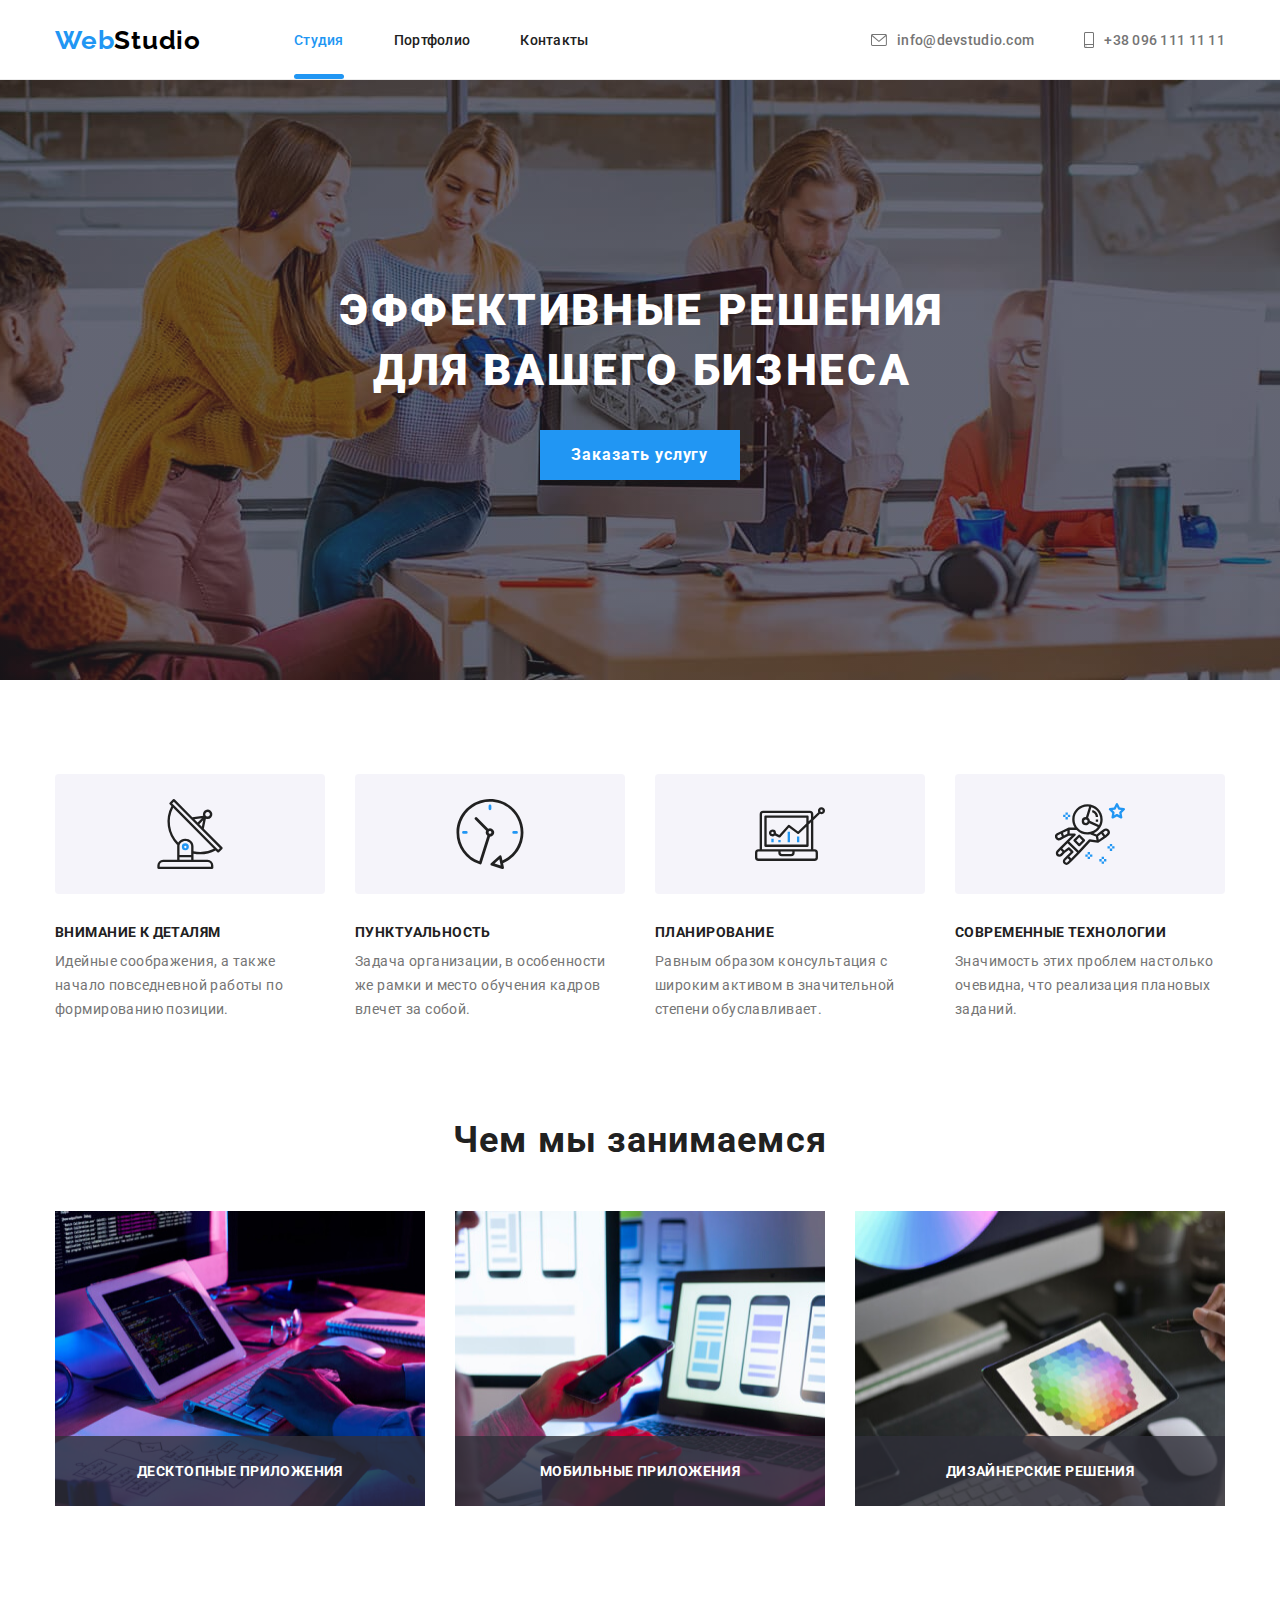
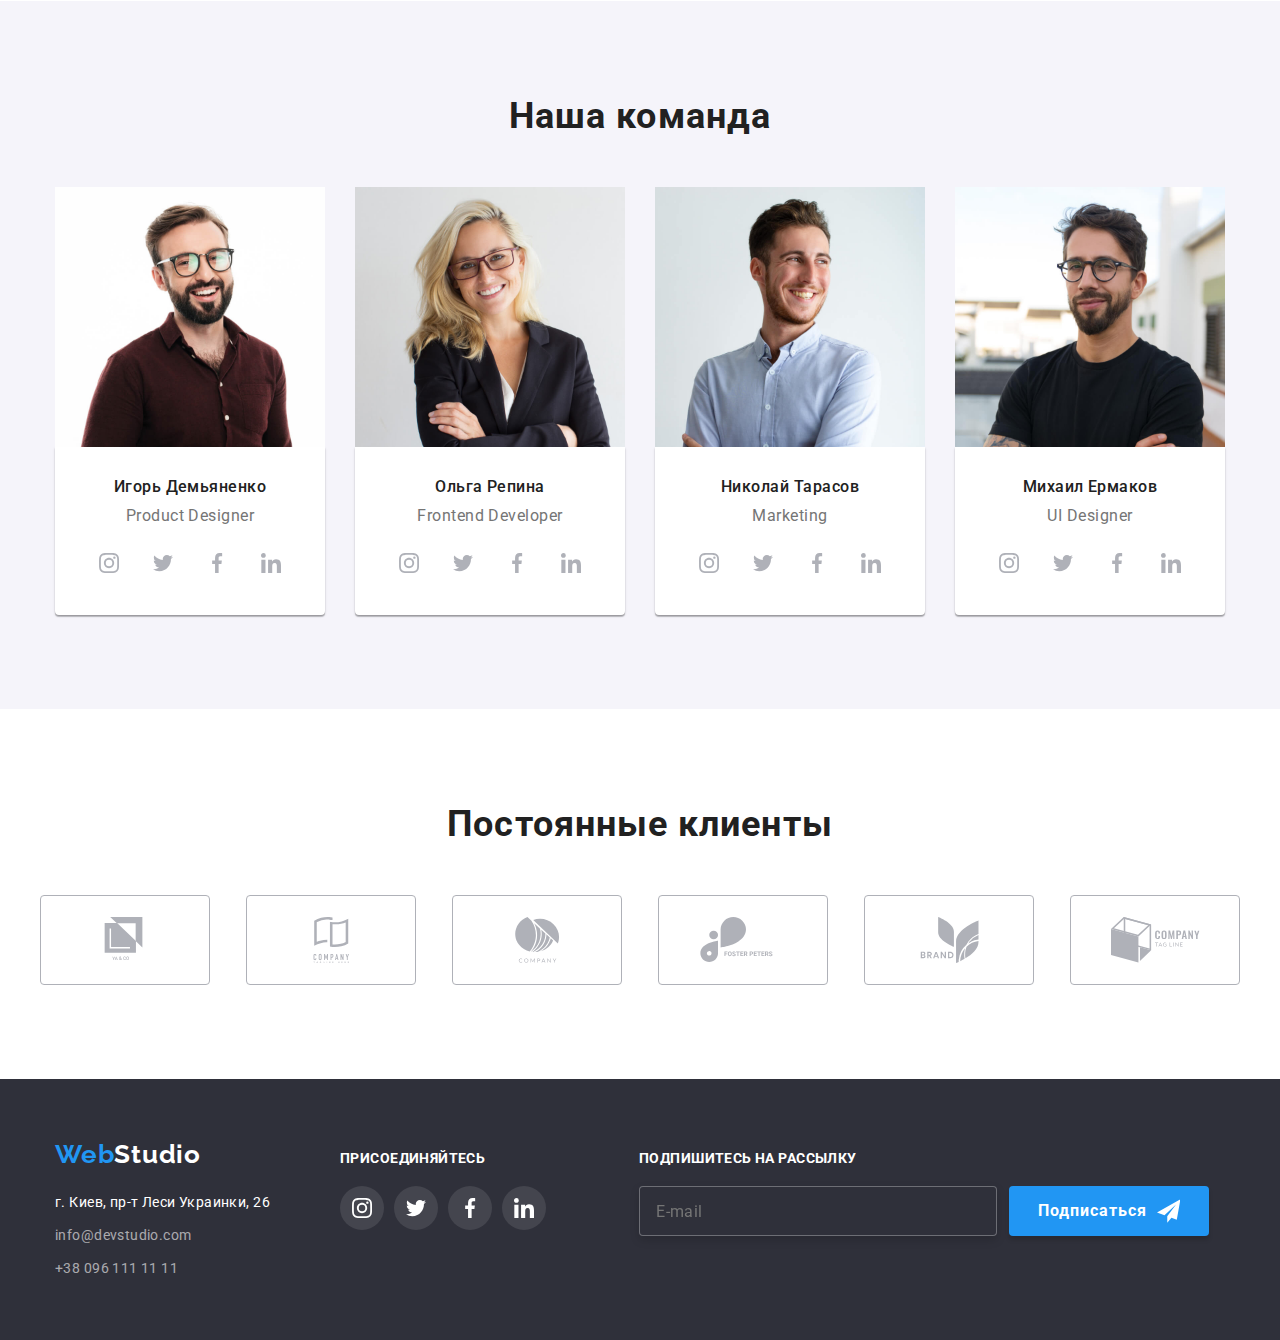
==== commit e54a4309: "homework for verification" ====
--- a/index.html
+++ b/index.html
@@ -383,7 +383,7 @@
                 </section>
             </div>
         </footer>
-        <div class="backdrop" data-modal>
+        <div class="backdrop is-hidden" data-modal>
             <div class="modal animate__bounceIn">
                 <button type="button" class="close-btn" data-modal-close>
                     <svg class="button-close-svg">
--- a/css/styles.css
+++ b/css/styles.css
@@ -403,25 +403,26 @@
 }
 
 .checkbox-text::before {
+    content: "";
     display: inline-block;
-    content: "";
     width: 16px;
     height: 15px;
     margin-right: 7px;
-    border: 3px solid #212121;
-    border-radius: 4px;
-}
-
-/* .contact-form_radio:checked + .checkbox-text::before {
+    border: 2px solid #212121;
+    border-radius: 3px;
+}
+
+.contact-form_radio:checked + .checkbox-text::before {
     display: inline-flex;
     background: var(--accent-color);
-    border: 3px solid #2196F3;
-    border-radius: 4px;
-    background-image: url("index.html../images/sprite.svg#icon-send");
+    border: 3px solid transparent; 
+    background-image: url("../images/sprite.svg#icon-send");
+    background-size: contain;
+    background-origin: border-box;
     background-repeat: no-repeat;
-    background-size: contain;
-} */
-
+    background-position: center;
+    
+} 
 
 .checkbox-link {
     color: var(--accent-color);
@@ -443,6 +444,7 @@
     letter-spacing: 0.06em;
     background: #188CE8;
     color: #fff;
+    border: 1px solid transparent;
     box-shadow: 0px 4px 4px rgba(0, 0, 0, 0.15);
     border-radius: 4px;
     cursor: pointer;
